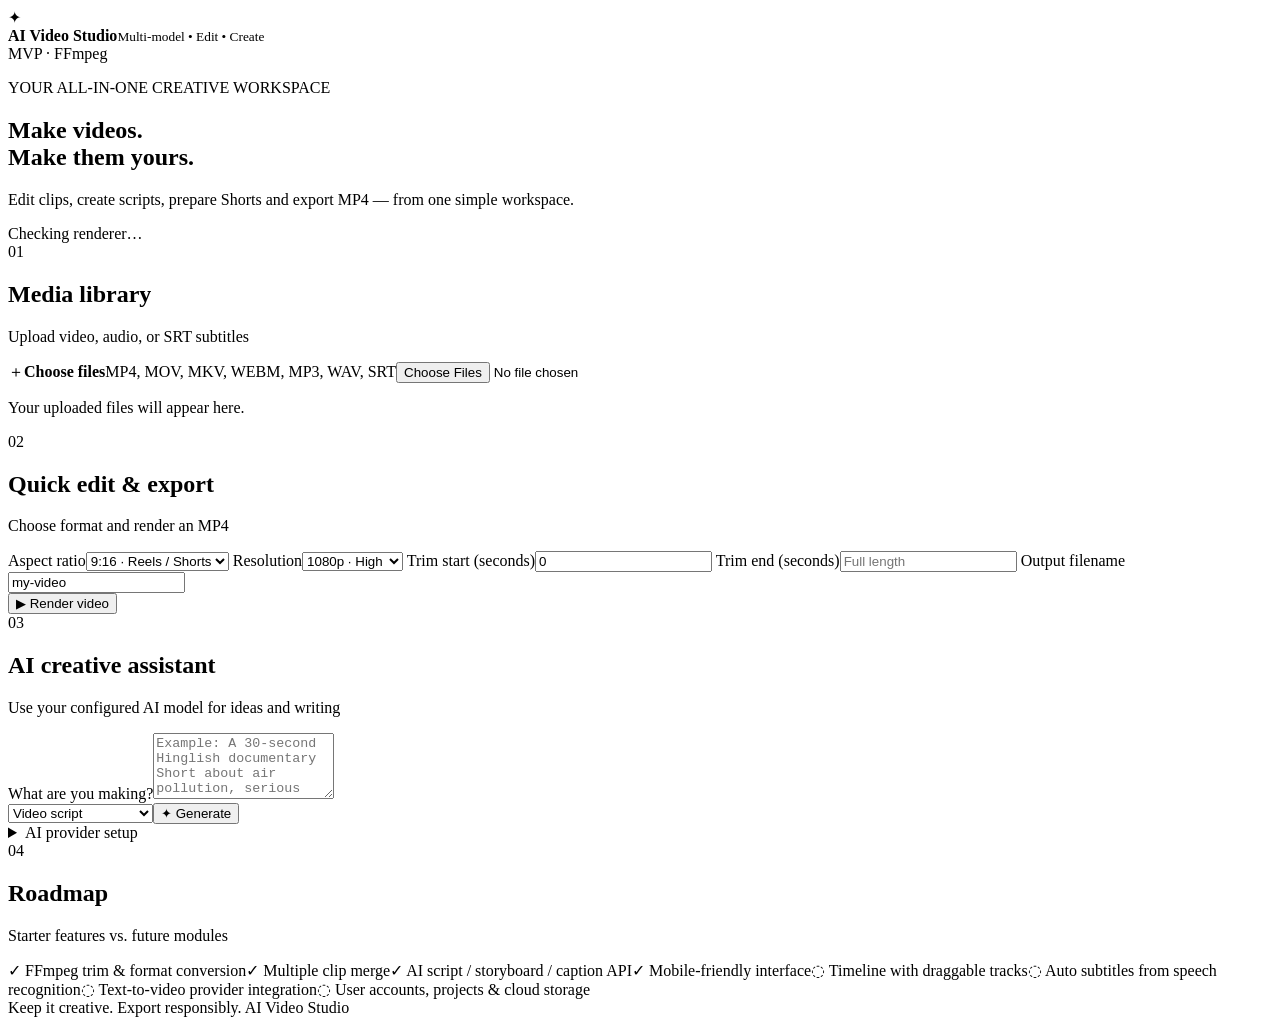
==== static/index.html @ 52e99293 "Add static/index.html" ====
<!doctype html>
<html lang="en">
<head>
<meta charset="utf-8"><meta name="viewport" content="width=device-width,initial-scale=1">
<title>Claude AI Free Video Studio</title>
<link rel="stylesheet" href="/static/style.css">
</head>
<body>
<header><div class="brand"><span class="logo">✦</span><div><b>AI Video Studio</b><small>Multi-model • Edit • Create</small></div></div><span class="badge">MVP · FFmpeg</span></header>
<main>
<section class="hero"><p class="eyebrow">YOUR ALL-IN-ONE CREATIVE WORKSPACE</p><h1>Make videos.<br><span>Make them yours.</span></h1><p class="sub">Edit clips, create scripts, prepare Shorts and export MP4 — from one simple workspace.</p></section>
<div id="status" class="status">Checking renderer…</div>
<div class="grid">
<section class="panel"><div class="panelhead"><span class="num">01</span><div><h2>Media library</h2><p>Upload video, audio, or SRT subtitles</p></div></div>
<label class="drop" for="files"><span class="dropicon">＋</span><b>Choose files</b><span>MP4, MOV, MKV, WEBM, MP3, WAV, SRT</span><input id="files" type="file" multiple accept="video/*,audio/*,.srt"></label>
<div id="mediaList" class="media-list"><p class="muted">Your uploaded files will appear here.</p></div>
</section>
<section class="panel"><div class="panelhead"><span class="num">02</span><div><h2>Quick edit & export</h2><p>Choose format and render an MP4</p></div></div>
<div class="formgrid"><label>Aspect ratio<select id="aspect"><option value="9:16">9:16 · Reels / Shorts</option><option value="16:9">16:9 · YouTube</option><option value="1:1">1:1 · Square</option></select></label>
<label>Resolution<select id="resolution"><option value="1080">1080p · High</option><option value="720">720p · Faster</option></select></label>
<label>Trim start (seconds)<input id="start" type="number" min="0" value="0" step="0.1"></label>
<label>Trim end (seconds)<input id="end" type="number" min="0" placeholder="Full length" step="0.1"></label>
<label class="wide">Output filename<input id="outputName" value="my-video" maxlength="70"></label></div>
<button id="render" class="primary">▶ Render video</button><div id="renderStatus" class="result"></div>
</section>
<section class="panel ai-panel"><div class="panelhead"><span class="num">03</span><div><h2>AI creative assistant</h2><p>Use your configured AI model for ideas and writing</p></div></div>
<label>What are you making?<textarea id="prompt" rows="4" placeholder="Example: A 30-second Hinglish documentary Short about air pollution, serious tone, strong hook…"></textarea></label>
<div class="airow"><select id="aiMode"><option value="script">Video script</option><option value="storyboard">Scene storyboard</option><option value="caption">Captions & hashtags</option></select><button id="generate" class="secondary">✦ Generate</button></div>
<div id="aiResult" class="airesult" hidden><textarea id="aiText" rows="10" readonly></textarea><button id="copy" class="secondary">Copy result</button></div>
<details><summary>AI provider setup</summary><p>On the server, set <code>AI_BASE_URL</code>, <code>AI_API_KEY</code>, and <code>AI_MODEL</code> in your environment. Restart the app. Never put secret API keys in browser JavaScript.</p></details>
</section>
<section class="panel"><div class="panelhead"><span class="num">04</span><div><h2>Roadmap</h2><p>Starter features vs. future modules</p></div></div>
<div class="featurelist"><span>✓ FFmpeg trim & format conversion</span><span>✓ Multiple clip merge</span><span>✓ AI script / storyboard / caption API</span><span>✓ Mobile-friendly interface</span><span>◌ Timeline with draggable tracks</span><span>◌ Auto subtitles from speech recognition</span><span>◌ Text-to-video provider integration</span><span>◌ User accounts, projects & cloud storage</span></div>
</section>
</div>
<footer>Keep it creative. Export responsibly. <span>AI Video Studio</span></footer>
</main><script src="/static/app.js"></script>
</body></html>
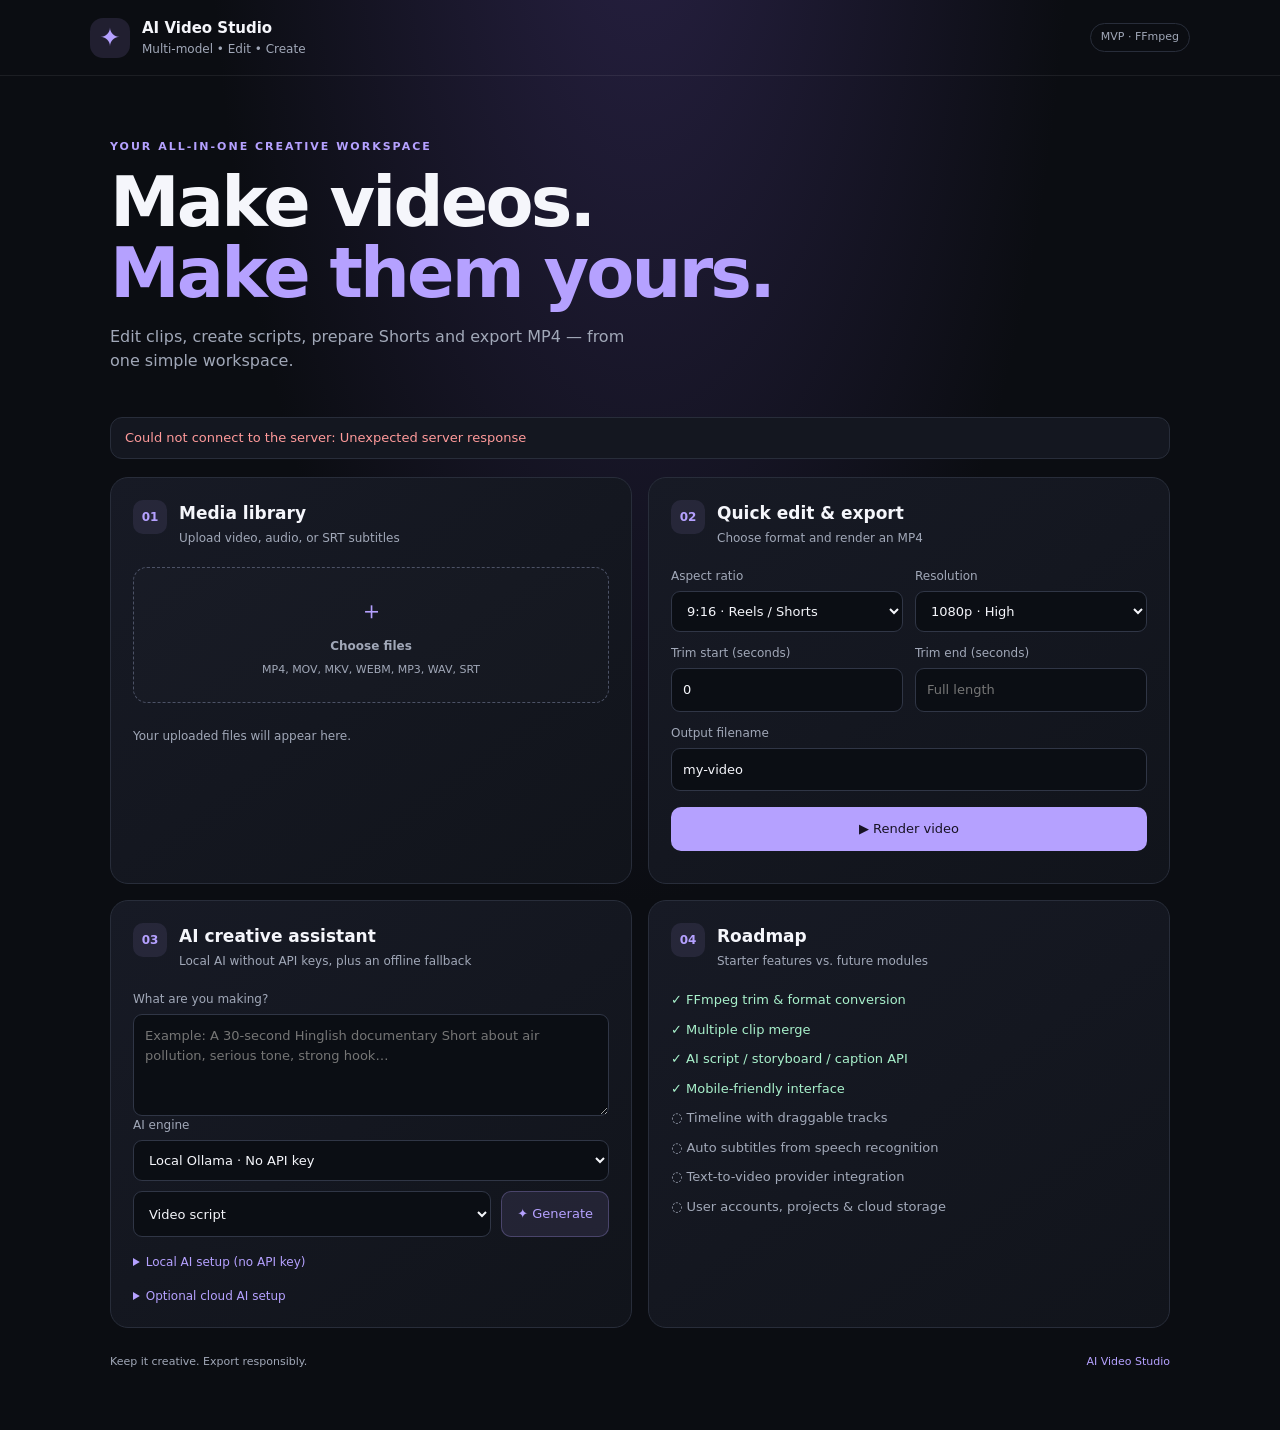
==== commit de08e3a0: "Add local Ollama and offline AI engine choices to UI" ====
--- a/static/index.html
+++ b/static/index.html
@@ -23,11 +23,11 @@
 <label class="wide">Output filename<input id="outputName" value="my-video" maxlength="70"></label></div>
 <button id="render" class="primary">▶ Render video</button><div id="renderStatus" class="result"></div>
 </section>
-<section class="panel ai-panel"><div class="panelhead"><span class="num">03</span><div><h2>AI creative assistant</h2><p>Use your configured AI model for ideas and writing</p></div></div>
+<section class="panel ai-panel"><div class="panelhead"><span class="num">03</span><div><h2>AI creative assistant</h2><p>Local AI without API keys, plus an offline fallback</p></div></div>
 <label>What are you making?<textarea id="prompt" rows="4" placeholder="Example: A 30-second Hinglish documentary Short about air pollution, serious tone, strong hook…"></textarea></label>
-<div class="airow"><select id="aiMode"><option value="script">Video script</option><option value="storyboard">Scene storyboard</option><option value="caption">Captions & hashtags</option></select><button id="generate" class="secondary">✦ Generate</button></div>
+<label>AI engine<select id="aiProvider"><option value="local">Local Ollama · No API key</option><option value="offline">Offline template · No install</option><option value="cloud">Cloud API · Optional</option></select></label><div class="airow"><select id="aiMode"><option value="script">Video script</option><option value="storyboard">Scene storyboard</option><option value="caption">Captions & hashtags</option></select><button id="generate" class="secondary">✦ Generate</button></div>
 <div id="aiResult" class="airesult" hidden><textarea id="aiText" rows="10" readonly></textarea><button id="copy" class="secondary">Copy result</button></div>
-<details><summary>AI provider setup</summary><p>On the server, set <code>AI_BASE_URL</code>, <code>AI_API_KEY</code>, and <code>AI_MODEL</code> in your environment. Restart the app. Never put secret API keys in browser JavaScript.</p></details>
+<details><summary>Local AI setup (no API key)</summary><p>Install <a href="https://ollama.com" target="_blank" rel="noopener">Ollama</a> on the same computer that runs this Python backend, then run <code>ollama pull qwen2.5:3b</code>. Set optional server variables <code>OLLAMA_BASE_URL</code> and <code>OLLAMA_MODEL</code>. Local models need RAM/disk and can be slow on CPU.</p><p><b>Important:</b> on shared hosting, localhost is the hosting server, not your phone or PC. For local Ollama, run the app backend on your own computer. Offline Template works without a model but is template-based, not a real LLM.</p></details><details><summary>Optional cloud AI setup</summary><p>Set <code>AI_BASE_URL</code>, <code>AI_API_KEY</code>, and <code>AI_MODEL</code> in the server environment. Never place secret keys in browser JavaScript.</p></details>
 </section>
 <section class="panel"><div class="panelhead"><span class="num">04</span><div><h2>Roadmap</h2><p>Starter features vs. future modules</p></div></div>
 <div class="featurelist"><span>✓ FFmpeg trim & format conversion</span><span>✓ Multiple clip merge</span><span>✓ AI script / storyboard / caption API</span><span>✓ Mobile-friendly interface</span><span>◌ Timeline with draggable tracks</span><span>◌ Auto subtitles from speech recognition</span><span>◌ Text-to-video provider integration</span><span>◌ User accounts, projects & cloud storage</span></div>
--- a/static/style.css
+++ b/static/style.css
@@ -0,0 +1 @@
+:root{color-scheme:dark;--bg:#0b0d12;--panel:#141720;--line:#282d3a;--text:#f5f6fb;--muted:#a1a8b8;--purple:#b5a1ff;--green:#a8f0cb}*{box-sizing:border-box}body{margin:0;background:radial-gradient(ellipse at 50% -15%,#282144 0,transparent 48%),var(--bg);color:var(--text);font:15px/1.5 Inter,ui-sans-serif,system-ui,-apple-system,sans-serif}header{height:76px;padding:0 max(20px,calc((100% - 1100px)/2));border-bottom:1px solid #ffffff12;display:flex;align-items:center;justify-content:space-between}.brand{display:flex;gap:12px;align-items:center}.brand b{display:block;font-size:15px}.brand small{display:block;color:var(--muted);font-size:12px}.logo{display:grid;place-items:center;width:40px;height:40px;border-radius:13px;background:#b5a1ff20;color:var(--purple);font-size:25px}.badge{border:1px solid var(--line);border-radius:999px;padding:5px 10px;color:var(--muted);font-size:11px}main{max-width:1100px;margin:auto;padding:34px 20px 60px}.hero{padding:18px 0 28px;max-width:680px}.eyebrow{font-size:11px;font-weight:800;letter-spacing:2px;color:var(--purple)}h1{font-size:clamp(40px,7vw,70px);line-height:1.02;letter-spacing:-2.8px;margin:10px 0 16px}h1 span{color:var(--purple)}.sub{color:var(--muted);font-size:16px;max-width:540px}.status{padding:10px 14px;background:#141720;border:1px solid var(--line);border-radius:12px;margin:0 0 18px;color:var(--muted);font-size:13px}.grid{display:grid;grid-template-columns:1fr 1fr;gap:16px}.panel{background:linear-gradient(145deg,#171a25,#11141b);border:1px solid var(--line);border-radius:18px;padding:22px;min-width:0}.panelhead{display:flex;gap:12px;margin-bottom:20px}.num{display:grid;place-items:center;flex-shrink:0;width:34px;height:34px;border-radius:10px;background:#b5a1ff19;color:var(--purple);font-size:12px;font-weight:800}.panel h2{font-size:17px;margin:1px 0 3px}.panelhead p{margin:0;color:var(--muted);font-size:12px}.drop{display:flex;flex-direction:column;align-items:center;gap:7px;padding:24px 12px;border:1px dashed #4c5266;border-radius:14px;background:#ffffff03;cursor:pointer;text-align:center}.drop:hover{border-color:var(--purple)}.dropicon{font-size:25px;color:var(--purple)}.drop span:last-of-type{font-size:11px;color:var(--muted)}input[type=file]{display:none}.media-list{margin-top:12px;display:grid;gap:8px}.media-item{display:flex;justify-content:space-between;gap:8px;padding:10px;border:1px solid var(--line);border-radius:10px;font-size:12px;overflow-wrap:anywhere}.media-item small{color:var(--muted)}.muted{color:var(--muted);font-size:12px}.formgrid{display:grid;grid-template-columns:1fr 1fr;gap:12px}label{display:block;font-size:12px;color:var(--muted)}input:not([type=file]),select,textarea{display:block;width:100%;margin-top:6px;background:#0b0e14;border:1px solid #303646;border-radius:9px;padding:11px;color:var(--text);font:inherit;font-size:13px;outline:none}input:focus,select:focus,textarea:focus{border-color:var(--purple)}.wide{grid-column:1/-1}button{border:0;border-radius:10px;padding:12px 15px;font-weight:750;cursor:pointer;font:inherit;font-size:13px}.primary{width:100%;margin-top:16px;background:var(--purple);color:#171224}.primary:disabled,button:disabled{opacity:.5;cursor:wait}.secondary{background:#b5a1ff1b;color:var(--purple);border:1px solid #b5a1ff44}.result{font-size:12px;color:var(--green);overflow-wrap:anywhere;margin-top:10px}.ai-panel textarea{resize:vertical}.airow{display:flex;gap:10px;margin-top:10px}.airow select{margin:0;flex:1}.airesult{margin-top:12px}.airesult button{margin-top:8px}details{margin-top:16px;color:var(--muted);font-size:12px}summary{cursor:pointer;color:var(--purple)}code{color:var(--green)}.featurelist{display:grid;gap:10px;font-size:13px}.featurelist span:nth-child(-n+4){color:var(--green)}.featurelist span:nth-child(n+5){color:var(--muted)}footer{display:flex;justify-content:space-between;padding-top:26px;color:var(--muted);font-size:11px}footer span{color:var(--purple)}@media(max-width:720px){main{padding:25px 14px 40px}.grid{grid-template-columns:1fr}.panel{padding:18px}h1{letter-spacing:-1.8px}.badge{font-size:10px}.hero{padding-top:10px}}
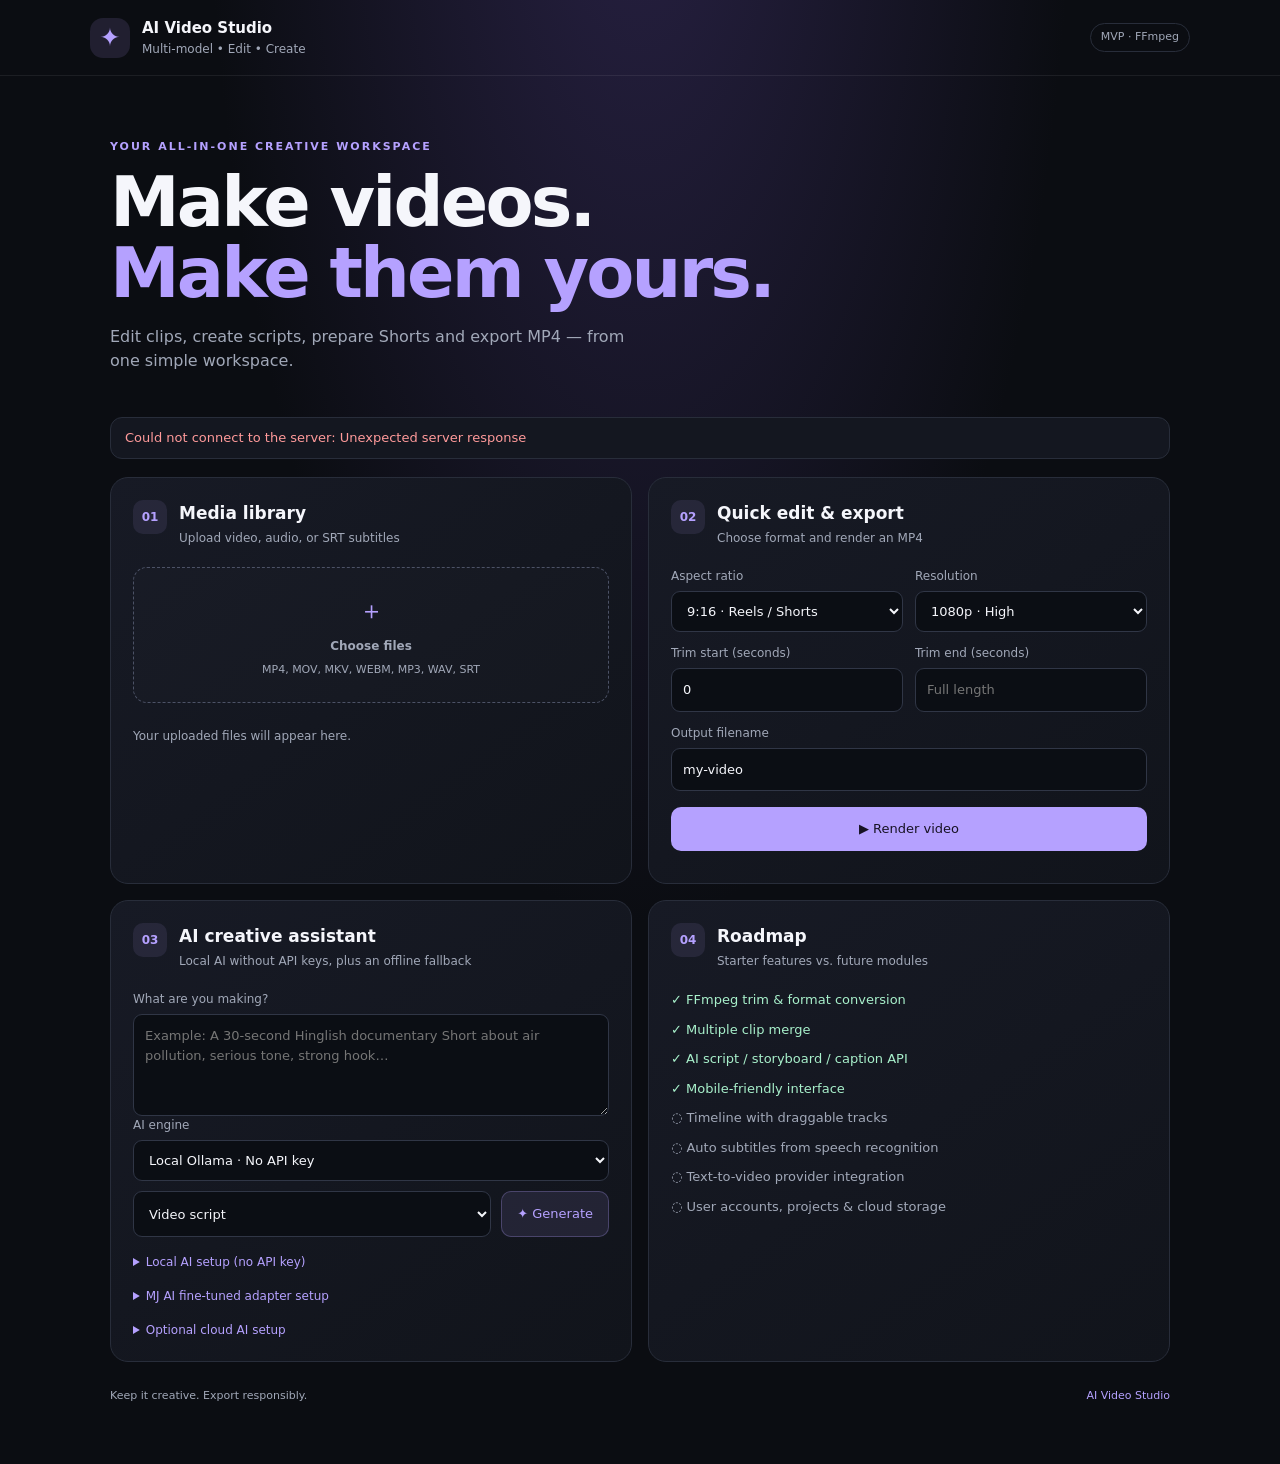
==== commit 946fc505: "Add MJ AI adapter option and setup instructions" ====
--- a/static/index.html
+++ b/static/index.html
@@ -25,9 +25,9 @@
 </section>
 <section class="panel ai-panel"><div class="panelhead"><span class="num">03</span><div><h2>AI creative assistant</h2><p>Local AI without API keys, plus an offline fallback</p></div></div>
 <label>What are you making?<textarea id="prompt" rows="4" placeholder="Example: A 30-second Hinglish documentary Short about air pollution, serious tone, strong hook…"></textarea></label>
-<label>AI engine<select id="aiProvider"><option value="local">Local Ollama · No API key</option><option value="offline">Offline template · No install</option><option value="cloud">Cloud API · Optional</option></select></label><div class="airow"><select id="aiMode"><option value="script">Video script</option><option value="storyboard">Scene storyboard</option><option value="caption">Captions & hashtags</option></select><button id="generate" class="secondary">✦ Generate</button></div>
+<label>AI engine<select id="aiProvider"><option value="local">Local Ollama · No API key</option><option value="adapter">MJ AI Fine-tuned Adapter</option><option value="offline">Offline template · No install</option><option value="cloud">Cloud API · Optional</option></select></label><div class="airow"><select id="aiMode"><option value="script">Video script</option><option value="storyboard">Scene storyboard</option><option value="caption">Captions & hashtags</option></select><button id="generate" class="secondary">✦ Generate</button></div>
 <div id="aiResult" class="airesult" hidden><textarea id="aiText" rows="10" readonly></textarea><button id="copy" class="secondary">Copy result</button></div>
-<details><summary>Local AI setup (no API key)</summary><p>Install <a href="https://ollama.com" target="_blank" rel="noopener">Ollama</a> on the same computer that runs this Python backend, then run <code>ollama pull qwen2.5:3b</code>. Set optional server variables <code>OLLAMA_BASE_URL</code> and <code>OLLAMA_MODEL</code>. Local models need RAM/disk and can be slow on CPU.</p><p><b>Important:</b> on shared hosting, localhost is the hosting server, not your phone or PC. For local Ollama, run the app backend on your own computer. Offline Template works without a model but is template-based, not a real LLM.</p></details><details><summary>Optional cloud AI setup</summary><p>Set <code>AI_BASE_URL</code>, <code>AI_API_KEY</code>, and <code>AI_MODEL</code> in the server environment. Never place secret keys in browser JavaScript.</p></details>
+<details><summary>Local AI setup (no API key)</summary><p>Install <a href="https://ollama.com" target="_blank" rel="noopener">Ollama</a> on the same computer that runs this Python backend, then run <code>ollama pull qwen2.5:3b</code>. Set optional server variables <code>OLLAMA_BASE_URL</code> and <code>OLLAMA_MODEL</code>. Local models need RAM/disk and can be slow on CPU.</p><p><b>Important:</b> on shared hosting, localhost is the hosting server, not your phone or PC. For local Ollama, run the app backend on your own computer. Offline Template works without a model but is template-based, not a real LLM.</p></details><details><summary>MJ AI fine-tuned adapter setup</summary><p>Extract your GitHub Actions artifact into <code>models/mj-ai-lora/</code> on the backend host (the folder must contain <code>adapter_config.json</code>). Install <code>training/requirements-inference.txt</code>, then set <code>MJ_AI_ADAPTER_PATH=models/mj-ai-lora</code> and <code>MJ_AI_BASE_MODEL=Qwen/Qwen2.5-0.5B-Instruct</code> in the server environment and restart. The base model downloads separately. This uses RAM/CPU or GPU; the adapter ZIP alone is not a complete model. Check the model licence and test output quality.</p></details><details><summary>Optional cloud AI setup</summary><p>Set <code>AI_BASE_URL</code>, <code>AI_API_KEY</code>, and <code>AI_MODEL</code> in the server environment. Never place secret keys in browser JavaScript.</p></details>
 </section>
 <section class="panel"><div class="panelhead"><span class="num">04</span><div><h2>Roadmap</h2><p>Starter features vs. future modules</p></div></div>
 <div class="featurelist"><span>✓ FFmpeg trim & format conversion</span><span>✓ Multiple clip merge</span><span>✓ AI script / storyboard / caption API</span><span>✓ Mobile-friendly interface</span><span>◌ Timeline with draggable tracks</span><span>◌ Auto subtitles from speech recognition</span><span>◌ Text-to-video provider integration</span><span>◌ User accounts, projects & cloud storage</span></div>
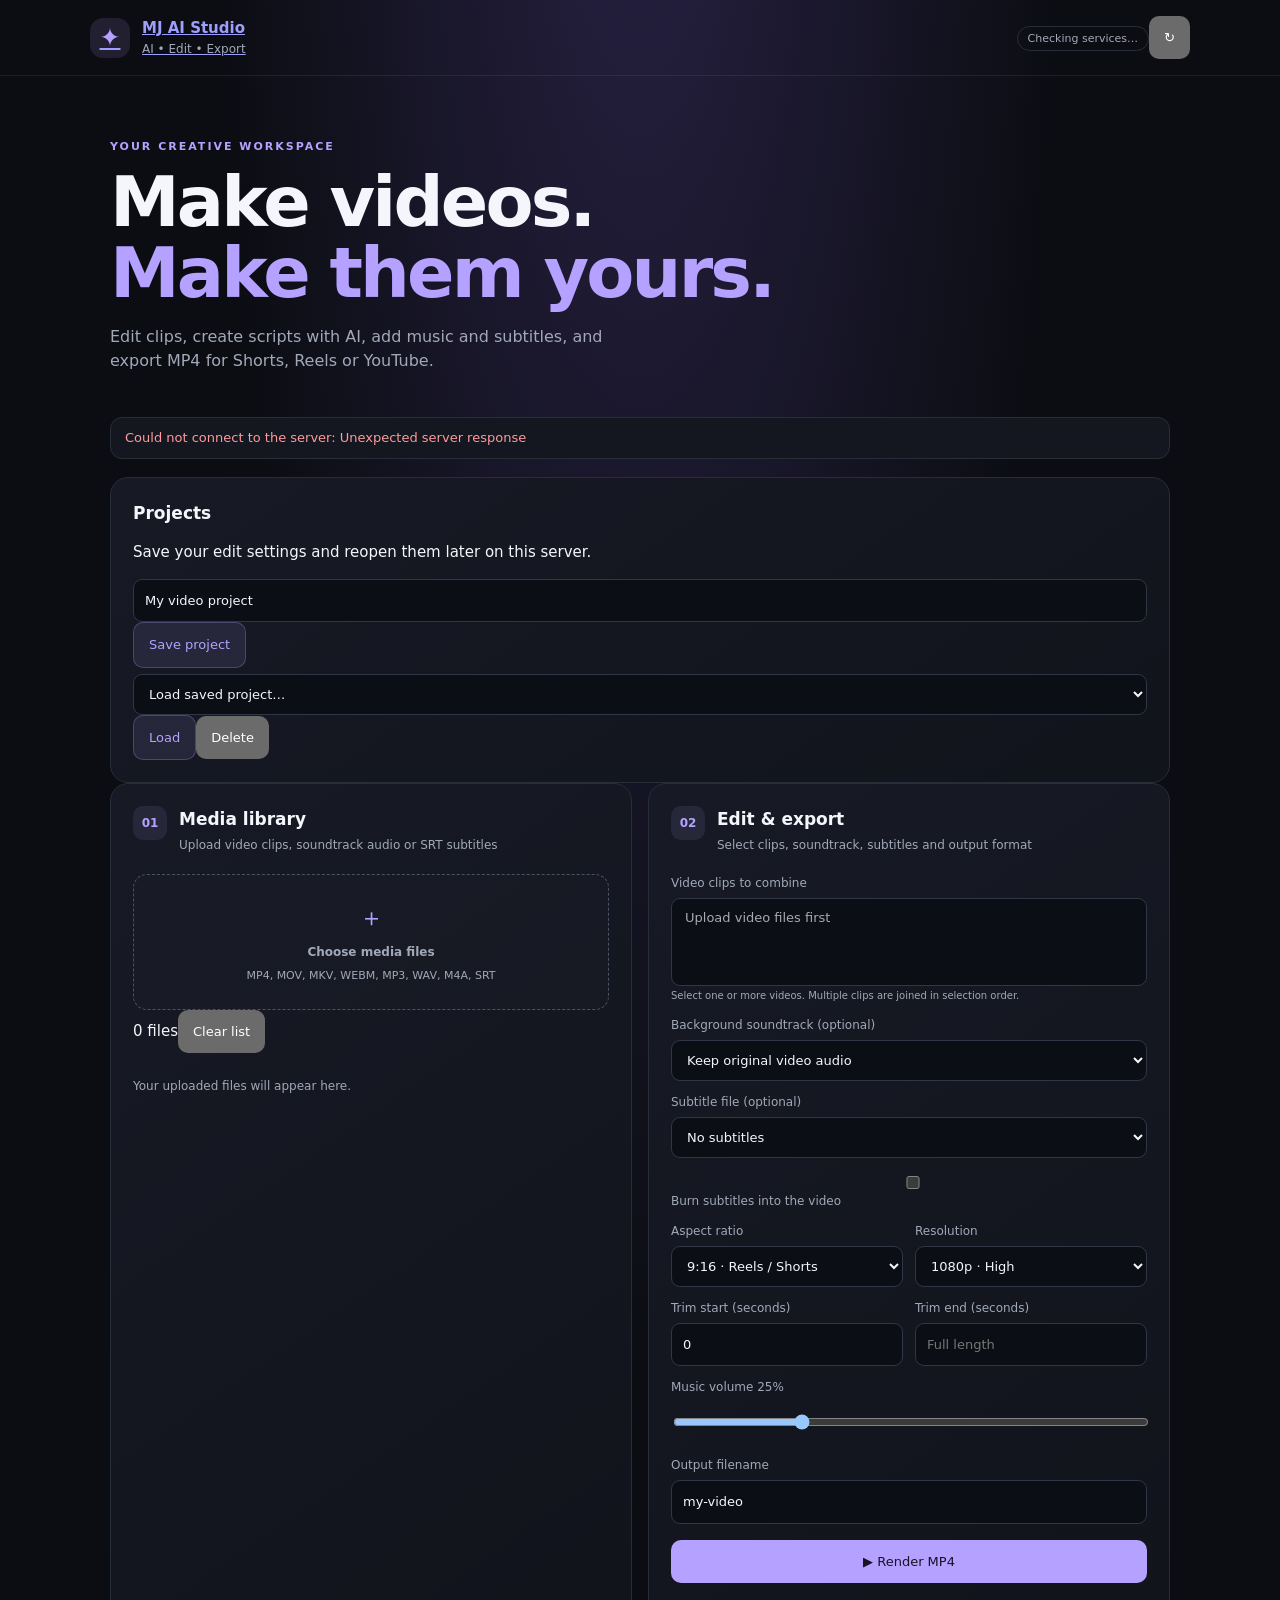
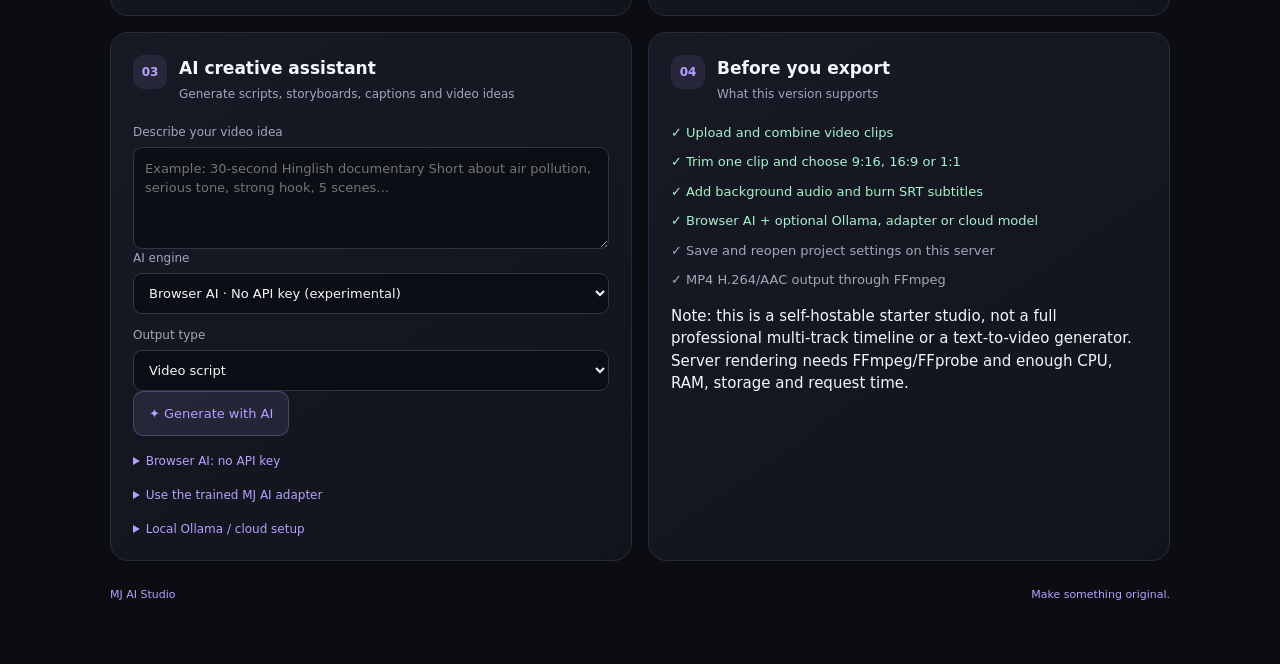
==== commit 3ca946dc: "Rebuild frontend with project manager, media selectors, audio/subtitles and browser AI" ====
--- a/static/index.html
+++ b/static/index.html
@@ -2,37 +2,55 @@
 <html lang="en">
 <head>
 <meta charset="utf-8"><meta name="viewport" content="width=device-width,initial-scale=1">
-<title>Claude AI Free Video Studio</title>
+<meta name="theme-color" content="#0b0d12">
+<title>MJ AI Video Studio</title>
 <link rel="stylesheet" href="/static/style.css">
 </head>
 <body>
-<header><div class="brand"><span class="logo">✦</span><div><b>AI Video Studio</b><small>Multi-model • Edit • Create</small></div></div><span class="badge">MVP · FFmpeg</span></header>
+<header><a class="brand" href="/" aria-label="MJ AI Studio home"><span class="logo">✦</span><span><b>MJ AI Studio</b><small>AI • Edit • Export</small></span></a><div class="header-actions"><span id="engineBadge" class="badge">Checking services…</span><button id="refreshStatus" class="icon-button" title="Refresh service status" aria-label="Refresh service status">↻</button></div></header>
 <main>
-<section class="hero"><p class="eyebrow">YOUR ALL-IN-ONE CREATIVE WORKSPACE</p><h1>Make videos.<br><span>Make them yours.</span></h1><p class="sub">Edit clips, create scripts, prepare Shorts and export MP4 — from one simple workspace.</p></section>
-<div id="status" class="status">Checking renderer…</div>
+<section class="hero"><p class="eyebrow">YOUR CREATIVE WORKSPACE</p><h1>Make videos.<br><span>Make them yours.</span></h1><p class="sub">Edit clips, create scripts with AI, add music and subtitles, and export MP4 for Shorts, Reels or YouTube.</p></section>
+<div id="status" class="status" role="status">Checking backend…</div>
+<section class="panel projectbar"><div><h2>Projects</h2><p>Save your edit settings and reopen them later on this server.</p></div><div class="project-controls"><input id="projectName" aria-label="Project name" value="My video project" maxlength="100"><button id="saveProject" class="secondary">Save project</button><select id="projectSelect" aria-label="Saved projects"><option value="">Load saved project…</option></select><button id="loadProject" class="secondary">Load</button><button id="deleteProject" class="danger">Delete</button></div></section>
 <div class="grid">
-<section class="panel"><div class="panelhead"><span class="num">01</span><div><h2>Media library</h2><p>Upload video, audio, or SRT subtitles</p></div></div>
-<label class="drop" for="files"><span class="dropicon">＋</span><b>Choose files</b><span>MP4, MOV, MKV, WEBM, MP3, WAV, SRT</span><input id="files" type="file" multiple accept="video/*,audio/*,.srt"></label>
+<section class="panel"><div class="panelhead"><span class="num">01</span><div><h2>Media library</h2><p>Upload video clips, soundtrack audio or SRT subtitles</p></div></div>
+<label class="drop" for="files"><span class="dropicon">＋</span><b>Choose media files</b><span>MP4, MOV, MKV, WEBM, MP3, WAV, M4A, SRT</span><input id="files" type="file" multiple accept="video/*,audio/*,.srt"></label>
+<div class="media-toolbar"><span id="mediaCount">0 files</span><button id="clearMedia" class="text-button">Clear list</button></div>
 <div id="mediaList" class="media-list"><p class="muted">Your uploaded files will appear here.</p></div>
 </section>
-<section class="panel"><div class="panelhead"><span class="num">02</span><div><h2>Quick edit & export</h2><p>Choose format and render an MP4</p></div></div>
-<div class="formgrid"><label>Aspect ratio<select id="aspect"><option value="9:16">9:16 · Reels / Shorts</option><option value="16:9">16:9 · YouTube</option><option value="1:1">1:1 · Square</option></select></label>
+<section class="panel"><div class="panelhead"><span class="num">02</span><div><h2>Edit & export</h2><p>Select clips, soundtrack, subtitles and output format</p></div></div>
+<div class="formgrid">
+<label class="wide">Video clips to combine<select id="clipSelect" multiple size="4" aria-label="Video clips to combine"><option disabled>Upload video files first</option></select><small class="hint">Select one or more videos. Multiple clips are joined in selection order.</small></label>
+<label class="wide">Background soundtrack (optional)<select id="audioSelect"><option value="">Keep original video audio</option></select></label>
+<label class="wide">Subtitle file (optional)<select id="subtitleSelect"><option value="">No subtitles</option></select></label>
+<label class="check wide"><input id="burnSubtitles" type="checkbox"> Burn subtitles into the video</label>
+<label>Aspect ratio<select id="aspect"><option value="9:16">9:16 · Reels / Shorts</option><option value="16:9">16:9 · YouTube</option><option value="1:1">1:1 · Square</option></select></label>
 <label>Resolution<select id="resolution"><option value="1080">1080p · High</option><option value="720">720p · Faster</option></select></label>
 <label>Trim start (seconds)<input id="start" type="number" min="0" value="0" step="0.1"></label>
 <label>Trim end (seconds)<input id="end" type="number" min="0" placeholder="Full length" step="0.1"></label>
-<label class="wide">Output filename<input id="outputName" value="my-video" maxlength="70"></label></div>
-<button id="render" class="primary">▶ Render video</button><div id="renderStatus" class="result"></div>
+<label class="wide">Music volume <span id="volumeLabel">25%</span><input id="musicVolume" type="range" min="0" max="100" value="25"></label>
+<label class="wide">Output filename<input id="outputName" value="my-video" maxlength="70"></label>
+</div>
+<button id="render" class="primary">▶ Render MP4</button><div id="renderStatus" class="result" role="status"></div>
 </section>
-<section class="panel ai-panel"><div class="panelhead"><span class="num">03</span><div><h2>AI creative assistant</h2><p>Local AI without API keys, plus an offline fallback</p></div></div>
-<label>What are you making?<textarea id="prompt" rows="4" placeholder="Example: A 30-second Hinglish documentary Short about air pollution, serious tone, strong hook…"></textarea></label>
-<label>AI engine<select id="aiProvider"><option value="local">Local Ollama · No API key</option><option value="adapter">MJ AI Fine-tuned Adapter</option><option value="offline">Offline template · No install</option><option value="cloud">Cloud API · Optional</option></select></label><div class="airow"><select id="aiMode"><option value="script">Video script</option><option value="storyboard">Scene storyboard</option><option value="caption">Captions & hashtags</option></select><button id="generate" class="secondary">✦ Generate</button></div>
-<div id="aiResult" class="airesult" hidden><textarea id="aiText" rows="10" readonly></textarea><button id="copy" class="secondary">Copy result</button></div>
-<details><summary>Local AI setup (no API key)</summary><p>Install <a href="https://ollama.com" target="_blank" rel="noopener">Ollama</a> on the same computer that runs this Python backend, then run <code>ollama pull qwen2.5:3b</code>. Set optional server variables <code>OLLAMA_BASE_URL</code> and <code>OLLAMA_MODEL</code>. Local models need RAM/disk and can be slow on CPU.</p><p><b>Important:</b> on shared hosting, localhost is the hosting server, not your phone or PC. For local Ollama, run the app backend on your own computer. Offline Template works without a model but is template-based, not a real LLM.</p></details><details><summary>MJ AI fine-tuned adapter setup</summary><p>Extract your GitHub Actions artifact into <code>models/mj-ai-lora/</code> on the backend host (the folder must contain <code>adapter_config.json</code>). Install <code>training/requirements-inference.txt</code>, then set <code>MJ_AI_ADAPTER_PATH=models/mj-ai-lora</code> and <code>MJ_AI_BASE_MODEL=Qwen/Qwen2.5-0.5B-Instruct</code> in the server environment and restart. The base model downloads separately. This uses RAM/CPU or GPU; the adapter ZIP alone is not a complete model. Check the model licence and test output quality.</p></details><details><summary>Optional cloud AI setup</summary><p>Set <code>AI_BASE_URL</code>, <code>AI_API_KEY</code>, and <code>AI_MODEL</code> in the server environment. Never place secret keys in browser JavaScript.</p></details>
+<section class="panel ai-panel"><div class="panelhead"><span class="num">03</span><div><h2>AI creative assistant</h2><p>Generate scripts, storyboards, captions and video ideas</p></div></div>
+<label>Describe your video idea<textarea id="prompt" rows="4" maxlength="12000" placeholder="Example: 30-second Hinglish documentary Short about air pollution, serious tone, strong hook, 5 scenes…"></textarea></label>
+<div class="formgrid">
+<label class="wide">AI engine<select id="aiProvider"><option value="browser">Browser AI · No API key (experimental)</option><option value="adapter">MJ AI Fine-tuned Adapter · Server</option><option value="local">Local Ollama · Server</option><option value="offline">Offline template · No model</option><option value="cloud">Cloud AI · Optional</option></select></label>
+<label class="wide">Output type<select id="aiMode"><option value="script">Video script</option><option value="storyboard">Scene storyboard</option><option value="caption">Captions & hashtags</option></select></label>
+</div>
+<button id="generate" class="secondary full-button">✦ Generate with AI</button><div id="aiProgress" class="progress" hidden></div>
+<div id="aiResult" class="airesult" hidden><textarea id="aiText" rows="12" readonly aria-label="AI result"></textarea><div class="button-row"><button id="copy" class="secondary">Copy result</button><button id="useScript" class="secondary">Use as edit notes</button></div></div>
+<details><summary>Browser AI: no API key</summary><p>Loads a small Qwen 0.5B model into this browser from Hugging Face on first use. Model files can be hundreds of MB and use your phone's RAM/storage. Requires internet for the first download; browser/WebGPU support and performance vary by device. Prompt inference runs on your device after model download. This browser mode does not load your separately trained LoRA adapter.</p></details>
+<details><summary>Use the trained MJ AI adapter</summary><p>Extract the GitHub Actions adapter into <code>models/mj-ai-lora/</code> on the backend host, install <code>training/requirements-inference.txt</code>, and set <code>MJ_AI_ADAPTER_PATH=models/mj-ai-lora</code> and <code>MJ_AI_BASE_MODEL=Qwen/Qwen2.5-0.5B-Instruct</code> in the server environment. The base model downloads separately. Adapter inference may be too heavy for shared hosting.</p></details>
+<details><summary>Local Ollama / cloud setup</summary><p>Ollama runs on the machine hosting the backend, not automatically on your phone. Set <code>OLLAMA_BASE_URL</code> and <code>OLLAMA_MODEL</code> server-side. For cloud AI, set <code>AI_BASE_URL</code>, <code>AI_API_KEY</code> and <code>AI_MODEL</code> on the backend. Never put secret API keys in frontend code.</p></details>
 </section>
-<section class="panel"><div class="panelhead"><span class="num">04</span><div><h2>Roadmap</h2><p>Starter features vs. future modules</p></div></div>
-<div class="featurelist"><span>✓ FFmpeg trim & format conversion</span><span>✓ Multiple clip merge</span><span>✓ AI script / storyboard / caption API</span><span>✓ Mobile-friendly interface</span><span>◌ Timeline with draggable tracks</span><span>◌ Auto subtitles from speech recognition</span><span>◌ Text-to-video provider integration</span><span>◌ User accounts, projects & cloud storage</span></div>
+<section class="panel"><div class="panelhead"><span class="num">04</span><div><h2>Before you export</h2><p>What this version supports</p></div></div>
+<div class="featurelist"><span>✓ Upload and combine video clips</span><span>✓ Trim one clip and choose 9:16, 16:9 or 1:1</span><span>✓ Add background audio and burn SRT subtitles</span><span>✓ Browser AI + optional Ollama, adapter or cloud model</span><span>✓ Save and reopen project settings on this server</span><span>✓ MP4 H.264/AAC output through FFmpeg</span></div>
+<p class="hint">Note: this is a self-hostable starter studio, not a full professional multi-track timeline or a text-to-video generator. Server rendering needs FFmpeg/FFprobe and enough CPU, RAM, storage and request time.</p>
 </section>
 </div>
-<footer>Keep it creative. Export responsibly. <span>AI Video Studio</span></footer>
-</main><script src="/static/app.js"></script>
+<footer><span>MJ AI Studio</span><span>Make something original.</span></footer>
+</main>
+<script src="/static/app.js"></script>
 </body></html>
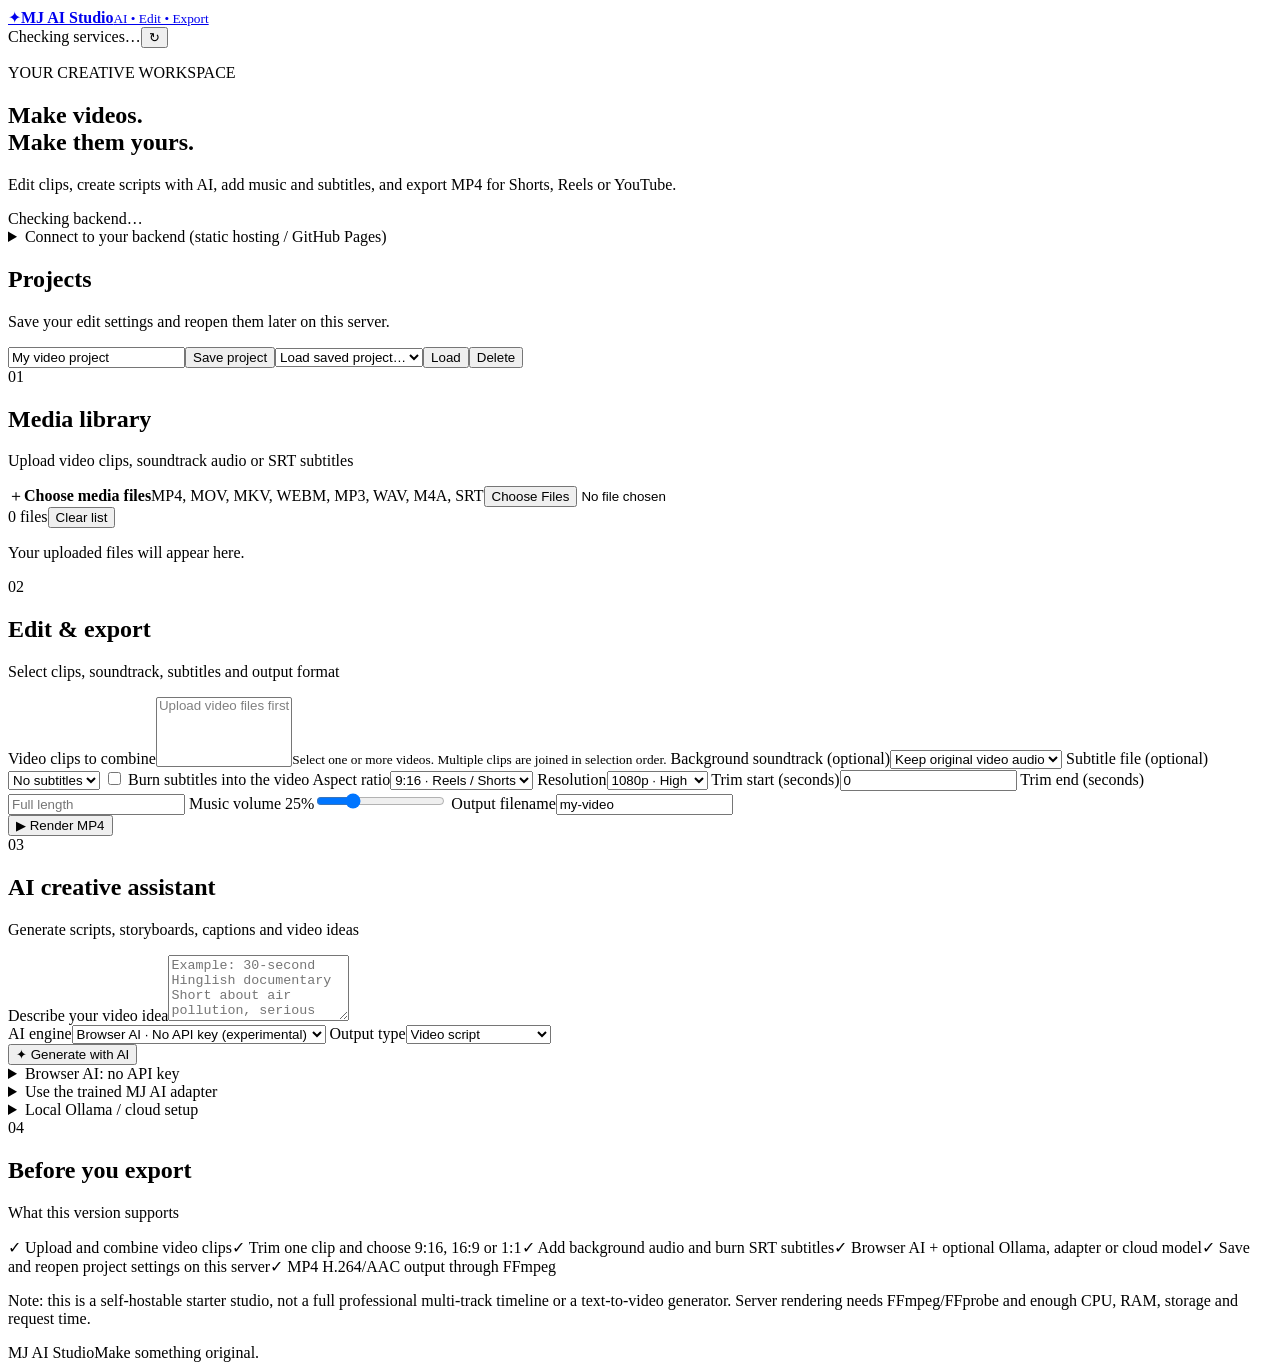
==== commit d04e3d92: "Allow frontend to connect to a separately hosted backend" ====
--- a/static/index.html
+++ b/static/index.html
@@ -4,13 +4,14 @@
 <meta charset="utf-8"><meta name="viewport" content="width=device-width,initial-scale=1">
 <meta name="theme-color" content="#0b0d12">
 <title>MJ AI Video Studio</title>
-<link rel="stylesheet" href="/static/style.css">
+<link rel="stylesheet" href="static/style.css">
 </head>
 <body>
 <header><a class="brand" href="/" aria-label="MJ AI Studio home"><span class="logo">✦</span><span><b>MJ AI Studio</b><small>AI • Edit • Export</small></span></a><div class="header-actions"><span id="engineBadge" class="badge">Checking services…</span><button id="refreshStatus" class="icon-button" title="Refresh service status" aria-label="Refresh service status">↻</button></div></header>
 <main>
 <section class="hero"><p class="eyebrow">YOUR CREATIVE WORKSPACE</p><h1>Make videos.<br><span>Make them yours.</span></h1><p class="sub">Edit clips, create scripts with AI, add music and subtitles, and export MP4 for Shorts, Reels or YouTube.</p></section>
 <div id="status" class="status" role="status">Checking backend…</div>
+<details class="api-settings"><summary>Connect to your backend (static hosting / GitHub Pages)</summary><div class="backend-connect"><label>Backend base URL<input id="apiBaseUrl" type="url" placeholder="https://your-api-domain.example"></label><button id="saveApiBase" class="secondary">Connect</button><button id="clearApiBase" class="danger">Use same-site backend</button></div><p class="hint">Leave blank when the website and API are served from the same host. For GitHub Pages, enter your FastAPI backend URL and configure <code>STUDIO_CORS_ORIGINS</code> on that server.</p></details>
 <section class="panel projectbar"><div><h2>Projects</h2><p>Save your edit settings and reopen them later on this server.</p></div><div class="project-controls"><input id="projectName" aria-label="Project name" value="My video project" maxlength="100"><button id="saveProject" class="secondary">Save project</button><select id="projectSelect" aria-label="Saved projects"><option value="">Load saved project…</option></select><button id="loadProject" class="secondary">Load</button><button id="deleteProject" class="danger">Delete</button></div></section>
 <div class="grid">
 <section class="panel"><div class="panelhead"><span class="num">01</span><div><h2>Media library</h2><p>Upload video clips, soundtrack audio or SRT subtitles</p></div></div>
@@ -52,5 +53,5 @@
 </div>
 <footer><span>MJ AI Studio</span><span>Make something original.</span></footer>
 </main>
-<script src="/static/app.js"></script>
+<script src="static/app.js"></script>
 </body></html>
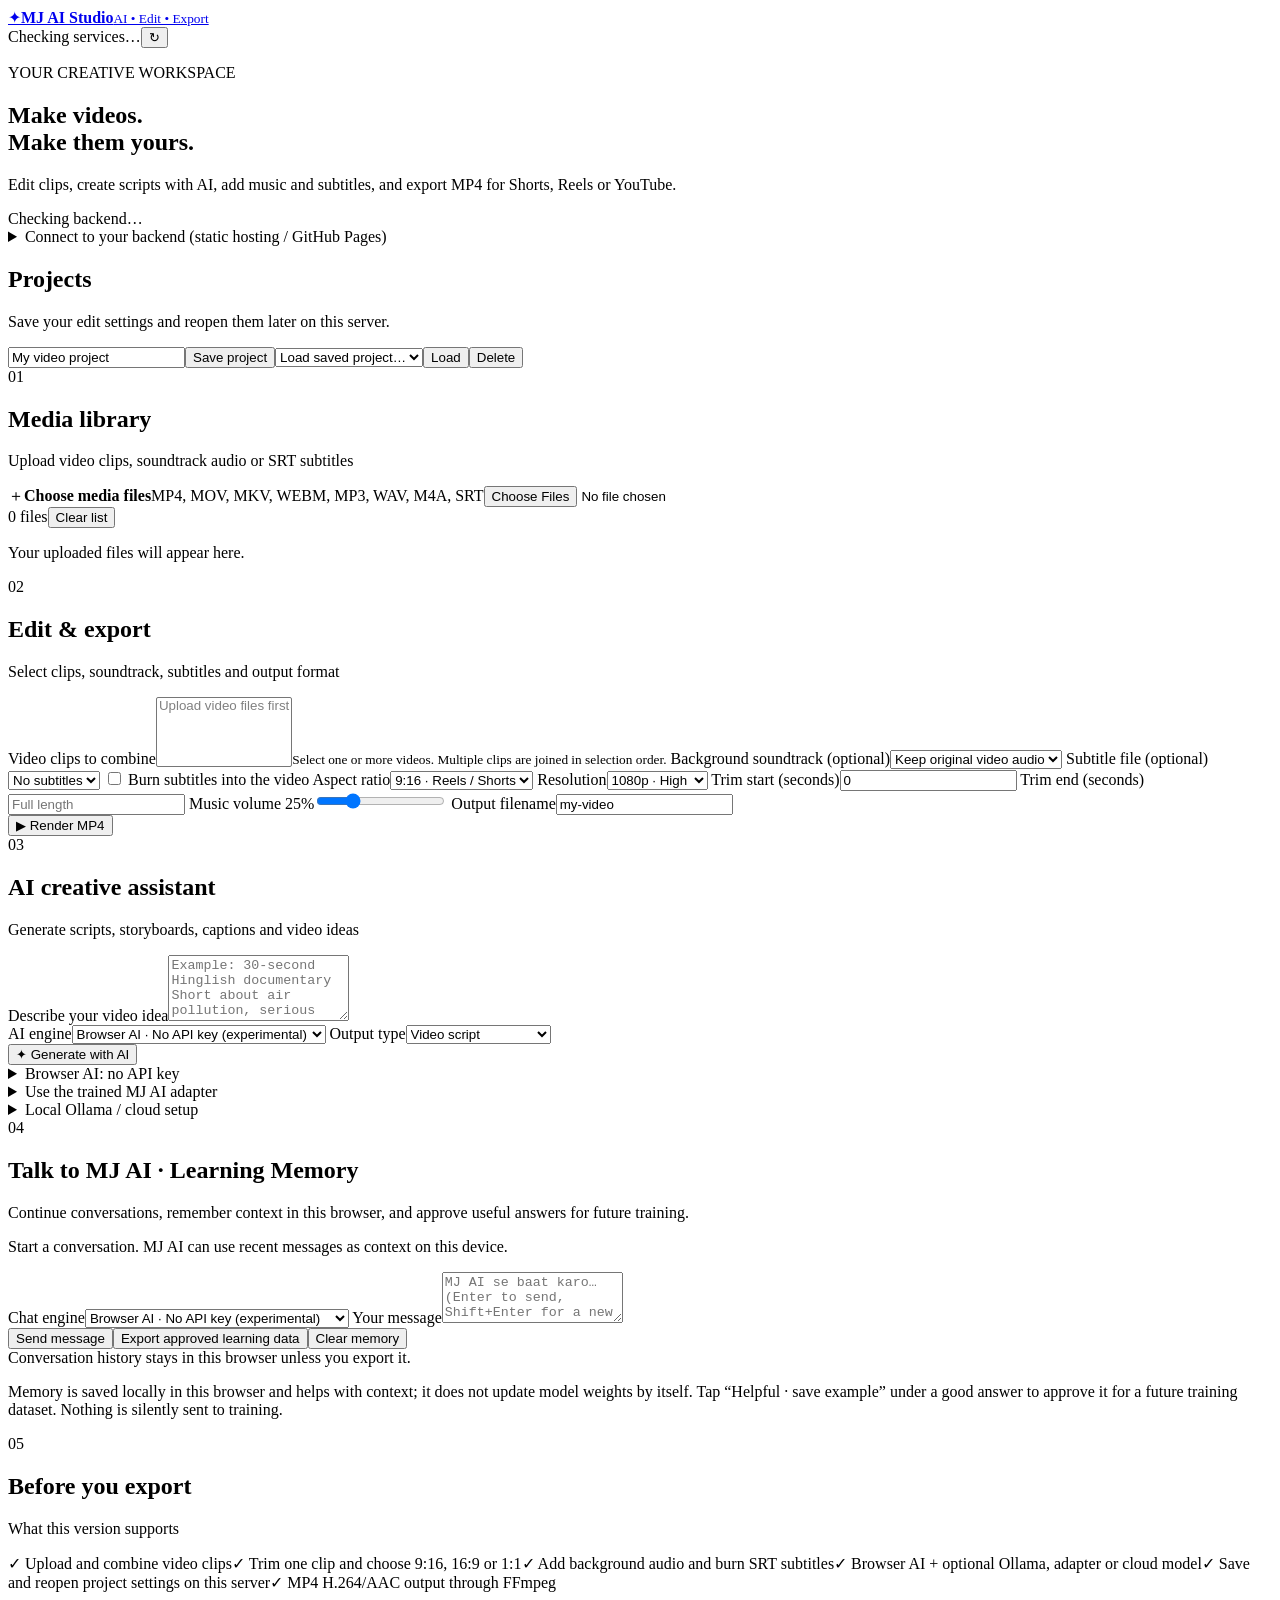
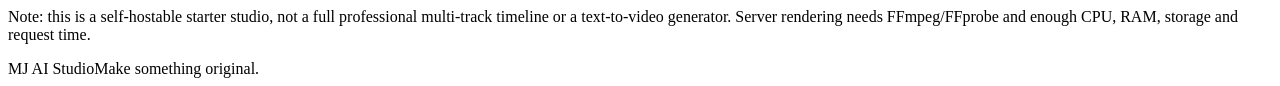
==== commit ca0210d5: "Add MJ AI conversation and learning memory panel" ====
--- a/static/index.html
+++ b/static/index.html
@@ -11,7 +11,7 @@
 <main>
 <section class="hero"><p class="eyebrow">YOUR CREATIVE WORKSPACE</p><h1>Make videos.<br><span>Make them yours.</span></h1><p class="sub">Edit clips, create scripts with AI, add music and subtitles, and export MP4 for Shorts, Reels or YouTube.</p></section>
 <div id="status" class="status" role="status">Checking backend…</div>
-<details class="api-settings"><summary>Connect to your backend (static hosting / GitHub Pages)</summary><div class="backend-connect"><label>Backend base URL<input id="apiBaseUrl" type="url" placeholder="https://your-api-domain.example"></label><button id="saveApiBase" class="secondary">Connect</button><button id="clearApiBase" class="danger">Use same-site backend</button></div><p class="hint">Leave blank when the website and API are served from the same host. For GitHub Pages, enter your FastAPI backend URL and configure <code>STUDIO_CORS_ORIGINS</code> on that server.</p></details>
+<details class="api-settings"><summary>Connect to your backend (static hosting / GitHub Pages)</summary><div class="backend-connect"><label>Backend base URL<input id="apiBaseUrl" type="url" placeholder="https://your-api-domain.example"></label><button id="saveApiBase" class="secondary">Connect</button><button id="clearApiBase" class="danger">Use same-site backend</button></div><p class="hint">Leave blank when the website and API are served from the same host. GitHub Pages is frontend-only: upload, media library, project sync and FFmpeg rendering need a running FastAPI backend. Enter its URL here and configure <code>STUDIO_CORS_ORIGINS</code> on that server. Offline templates and browser AI can run without the backend.</p></details>
 <section class="panel projectbar"><div><h2>Projects</h2><p>Save your edit settings and reopen them later on this server.</p></div><div class="project-controls"><input id="projectName" aria-label="Project name" value="My video project" maxlength="100"><button id="saveProject" class="secondary">Save project</button><select id="projectSelect" aria-label="Saved projects"><option value="">Load saved project…</option></select><button id="loadProject" class="secondary">Load</button><button id="deleteProject" class="danger">Delete</button></div></section>
 <div class="grid">
 <section class="panel"><div class="panelhead"><span class="num">01</span><div><h2>Media library</h2><p>Upload video clips, soundtrack audio or SRT subtitles</p></div></div>
@@ -46,7 +46,16 @@
 <details><summary>Use the trained MJ AI adapter</summary><p>Extract the GitHub Actions adapter into <code>models/mj-ai-lora/</code> on the backend host, install <code>training/requirements-inference.txt</code>, and set <code>MJ_AI_ADAPTER_PATH=models/mj-ai-lora</code> and <code>MJ_AI_BASE_MODEL=Qwen/Qwen2.5-0.5B-Instruct</code> in the server environment. The base model downloads separately. Adapter inference may be too heavy for shared hosting.</p></details>
 <details><summary>Local Ollama / cloud setup</summary><p>Ollama runs on the machine hosting the backend, not automatically on your phone. Set <code>OLLAMA_BASE_URL</code> and <code>OLLAMA_MODEL</code> server-side. For cloud AI, set <code>AI_BASE_URL</code>, <code>AI_API_KEY</code> and <code>AI_MODEL</code> on the backend. Never put secret API keys in frontend code.</p></details>
 </section>
-<section class="panel"><div class="panelhead"><span class="num">04</span><div><h2>Before you export</h2><p>What this version supports</p></div></div>
+<section class="panel learning-panel">
+<div class="panelhead"><span class="num">04</span><div><h2>Talk to MJ AI · Learning Memory</h2><p>Continue conversations, remember context in this browser, and approve useful answers for future training.</p></div></div>
+<div id="chatMessages" class="chat-messages" role="log" aria-live="polite"><p class="chat-empty">Start a conversation. MJ AI can use recent messages as context on this device.</p></div>
+<label>Chat engine<select id="chatProvider"><option value="browser">Browser AI · No API key (experimental)</option><option value="adapter">MJ AI Fine-tuned Adapter · Server</option><option value="local">Local Ollama · Server</option><option value="offline">Offline template · Works on static hosting</option><option value="cloud">Cloud AI · Optional server setup</option></select></label>
+<label class="chat-input-label">Your message<textarea id="chatInput" rows="3" maxlength="12000" placeholder="MJ AI se baat karo… (Enter to send, Shift+Enter for a new line)"></textarea></label>
+<div class="button-row chat-actions"><button id="sendChat" class="primary">Send message</button><button id="exportLearning" class="secondary">Export approved learning data</button><button id="clearChatMemory" class="danger">Clear memory</button></div>
+<div id="chatStatus" class="progress" role="status">Conversation history stays in this browser unless you export it.</div>
+<p class="hint">Memory is saved locally in this browser and helps with context; it does not update model weights by itself. Tap “Helpful · save example” under a good answer to approve it for a future training dataset. Nothing is silently sent to training.</p>
+</section>
+<section class="panel"><div class="panelhead"><span class="num">05</span><div><h2>Before you export</h2><p>What this version supports</p></div></div>
 <div class="featurelist"><span>✓ Upload and combine video clips</span><span>✓ Trim one clip and choose 9:16, 16:9 or 1:1</span><span>✓ Add background audio and burn SRT subtitles</span><span>✓ Browser AI + optional Ollama, adapter or cloud model</span><span>✓ Save and reopen project settings on this server</span><span>✓ MP4 H.264/AAC output through FFmpeg</span></div>
 <p class="hint">Note: this is a self-hostable starter studio, not a full professional multi-track timeline or a text-to-video generator. Server rendering needs FFmpeg/FFprobe and enough CPU, RAM, storage and request time.</p>
 </section>
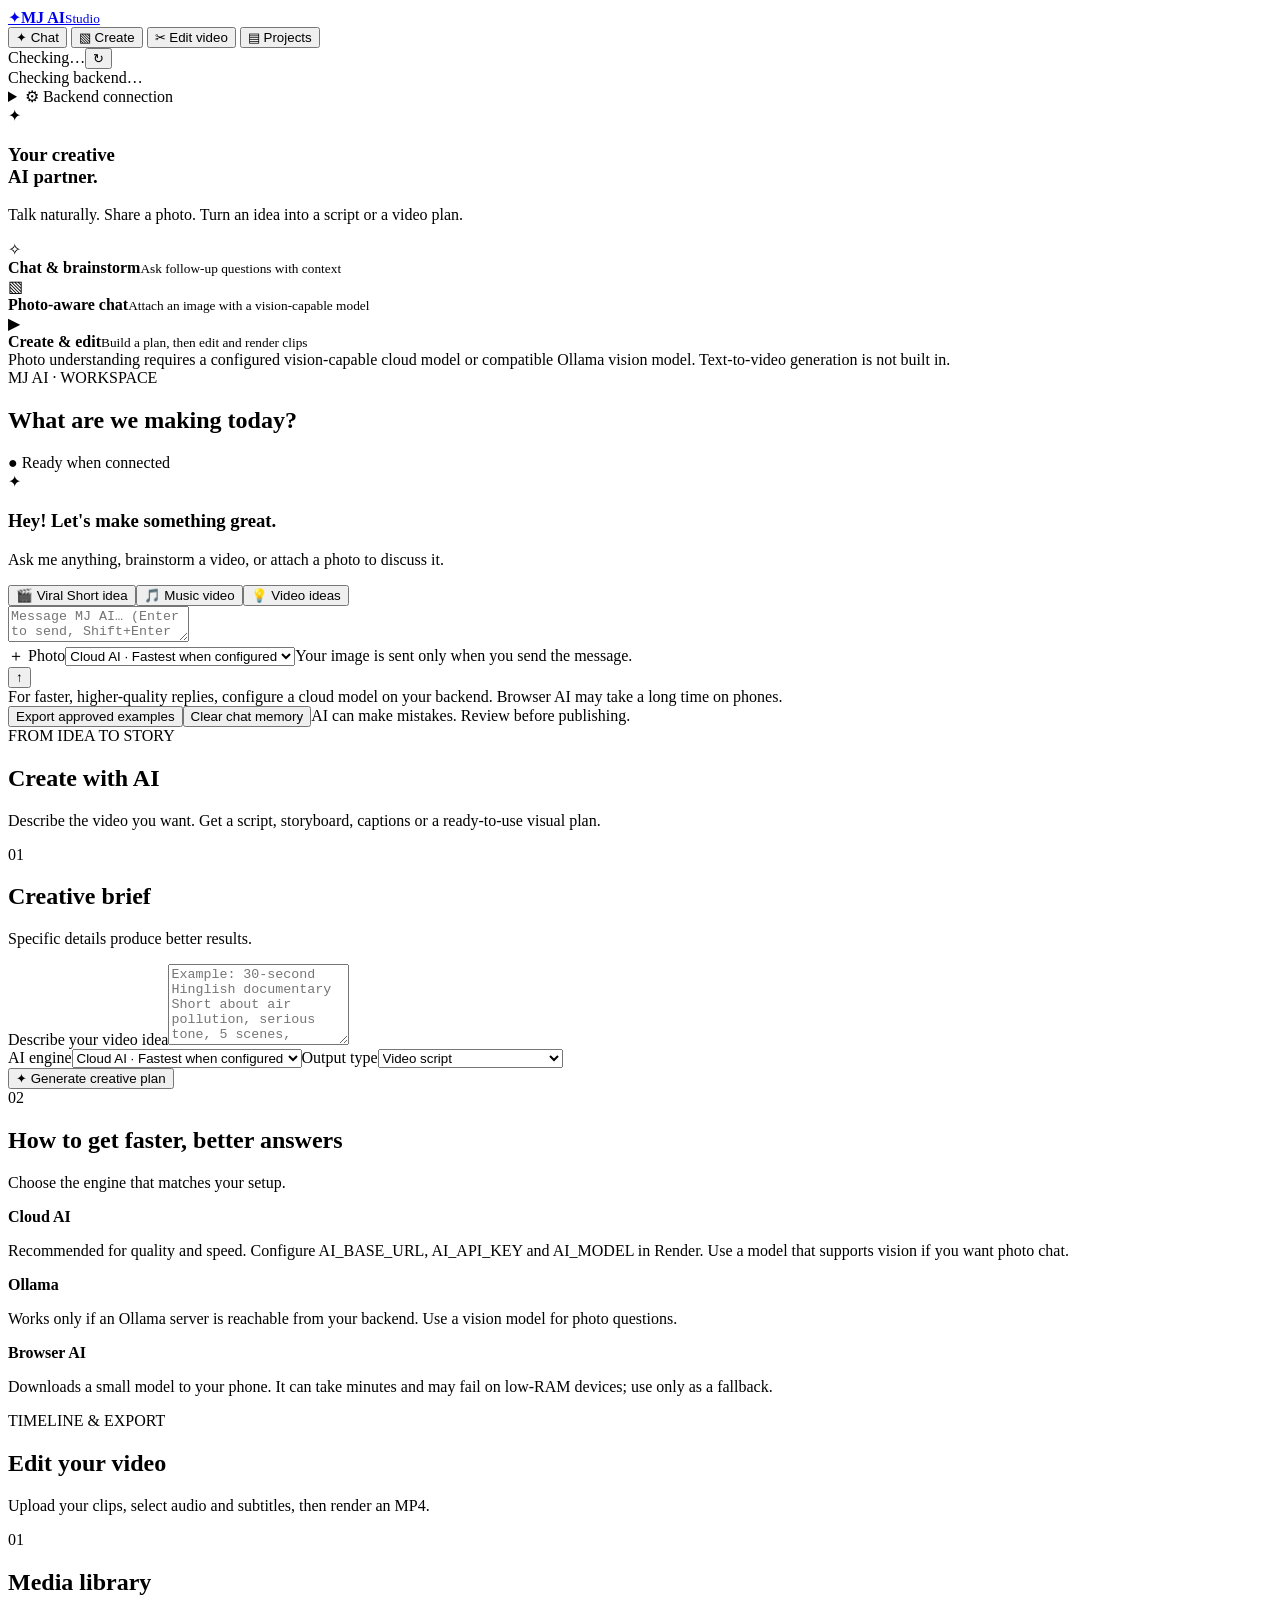
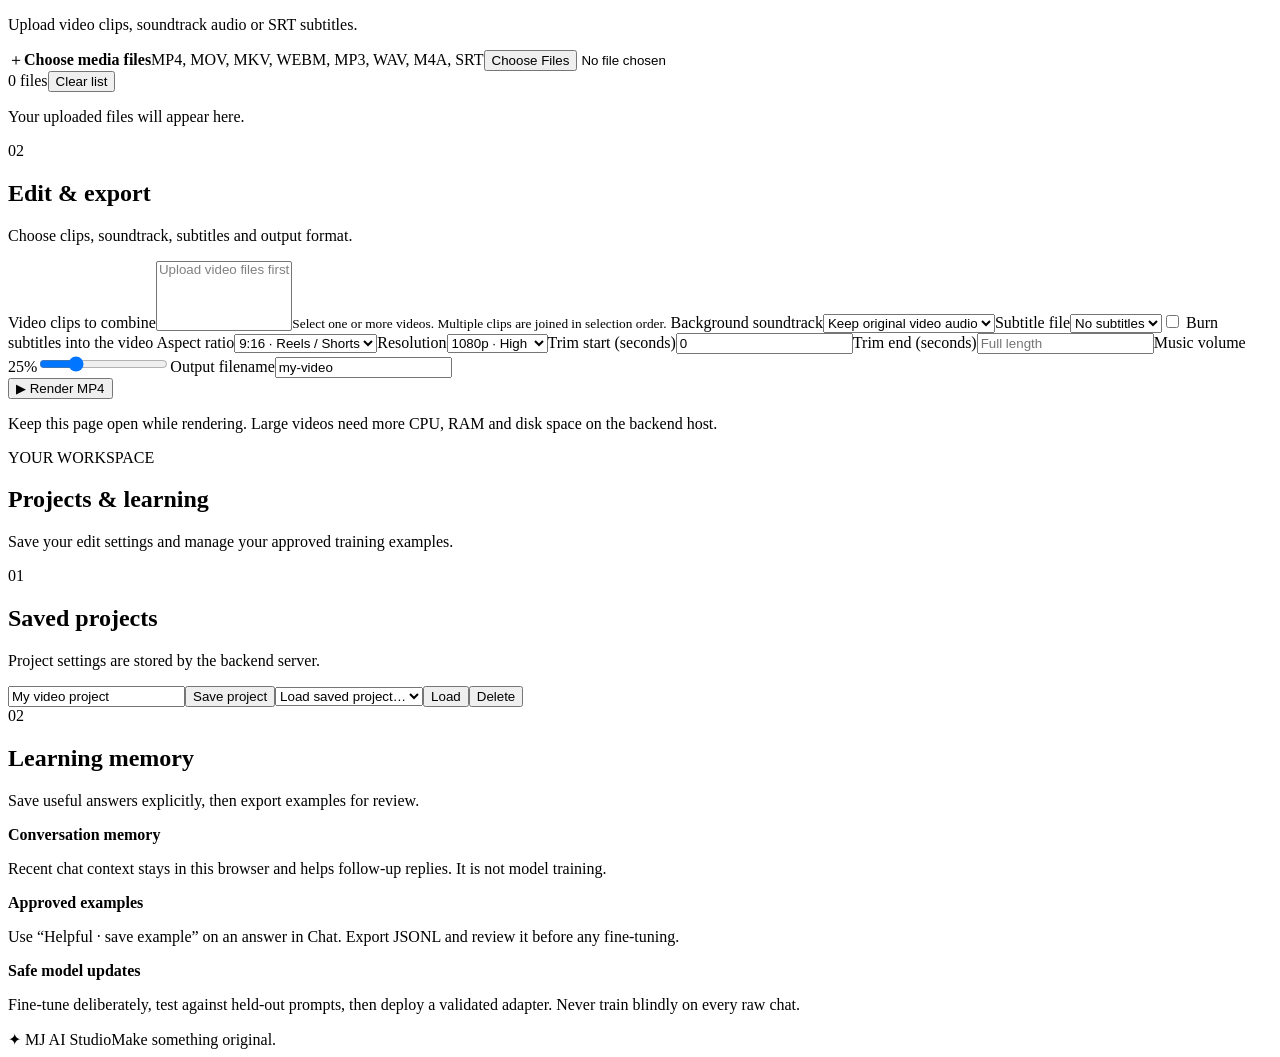
==== commit db44862c: "Redesign MJ AI Studio as a chat-first creative workspace" ====
--- a/static/index.html
+++ b/static/index.html
@@ -3,64 +3,77 @@
 <head>
 <meta charset="utf-8"><meta name="viewport" content="width=device-width,initial-scale=1">
 <meta name="theme-color" content="#0b0d12">
-<title>MJ AI Video Studio</title>
+<title>MJ AI Studio — Create with AI</title>
 <link rel="stylesheet" href="static/style.css">
 </head>
 <body>
-<header><a class="brand" href="/" aria-label="MJ AI Studio home"><span class="logo">✦</span><span><b>MJ AI Studio</b><small>AI • Edit • Export</small></span></a><div class="header-actions"><span id="engineBadge" class="badge">Checking services…</span><button id="refreshStatus" class="icon-button" title="Refresh service status" aria-label="Refresh service status">↻</button></div></header>
-<main>
-<section class="hero"><p class="eyebrow">YOUR CREATIVE WORKSPACE</p><h1>Make videos.<br><span>Make them yours.</span></h1><p class="sub">Edit clips, create scripts with AI, add music and subtitles, and export MP4 for Shorts, Reels or YouTube.</p></section>
-<div id="status" class="status" role="status">Checking backend…</div>
-<details class="api-settings"><summary>Connect to your backend (static hosting / GitHub Pages)</summary><div class="backend-connect"><label>Backend base URL<input id="apiBaseUrl" type="url" placeholder="https://your-api-domain.example"></label><button id="saveApiBase" class="secondary">Connect</button><button id="clearApiBase" class="danger">Use same-site backend</button></div><p class="hint">Leave blank when the website and API are served from the same host. GitHub Pages is frontend-only: upload, media library, project sync and FFmpeg rendering need a running FastAPI backend. Enter its URL here and configure <code>STUDIO_CORS_ORIGINS</code> on that server. Offline templates and browser AI can run without the backend.</p></details>
-<section class="panel projectbar"><div><h2>Projects</h2><p>Save your edit settings and reopen them later on this server.</p></div><div class="project-controls"><input id="projectName" aria-label="Project name" value="My video project" maxlength="100"><button id="saveProject" class="secondary">Save project</button><select id="projectSelect" aria-label="Saved projects"><option value="">Load saved project…</option></select><button id="loadProject" class="secondary">Load</button><button id="deleteProject" class="danger">Delete</button></div></section>
-<div class="grid">
-<section class="panel"><div class="panelhead"><span class="num">01</span><div><h2>Media library</h2><p>Upload video clips, soundtrack audio or SRT subtitles</p></div></div>
-<label class="drop" for="files"><span class="dropicon">＋</span><b>Choose media files</b><span>MP4, MOV, MKV, WEBM, MP3, WAV, M4A, SRT</span><input id="files" type="file" multiple accept="video/*,audio/*,.srt"></label>
-<div class="media-toolbar"><span id="mediaCount">0 files</span><button id="clearMedia" class="text-button">Clear list</button></div>
-<div id="mediaList" class="media-list"><p class="muted">Your uploaded files will appear here.</p></div>
-</section>
-<section class="panel"><div class="panelhead"><span class="num">02</span><div><h2>Edit & export</h2><p>Select clips, soundtrack, subtitles and output format</p></div></div>
-<div class="formgrid">
-<label class="wide">Video clips to combine<select id="clipSelect" multiple size="4" aria-label="Video clips to combine"><option disabled>Upload video files first</option></select><small class="hint">Select one or more videos. Multiple clips are joined in selection order.</small></label>
-<label class="wide">Background soundtrack (optional)<select id="audioSelect"><option value="">Keep original video audio</option></select></label>
-<label class="wide">Subtitle file (optional)<select id="subtitleSelect"><option value="">No subtitles</option></select></label>
-<label class="check wide"><input id="burnSubtitles" type="checkbox"> Burn subtitles into the video</label>
-<label>Aspect ratio<select id="aspect"><option value="9:16">9:16 · Reels / Shorts</option><option value="16:9">16:9 · YouTube</option><option value="1:1">1:1 · Square</option></select></label>
-<label>Resolution<select id="resolution"><option value="1080">1080p · High</option><option value="720">720p · Faster</option></select></label>
-<label>Trim start (seconds)<input id="start" type="number" min="0" value="0" step="0.1"></label>
-<label>Trim end (seconds)<input id="end" type="number" min="0" placeholder="Full length" step="0.1"></label>
-<label class="wide">Music volume <span id="volumeLabel">25%</span><input id="musicVolume" type="range" min="0" max="100" value="25"></label>
-<label class="wide">Output filename<input id="outputName" value="my-video" maxlength="70"></label>
-</div>
-<button id="render" class="primary">▶ Render MP4</button><div id="renderStatus" class="result" role="status"></div>
-</section>
-<section class="panel ai-panel"><div class="panelhead"><span class="num">03</span><div><h2>AI creative assistant</h2><p>Generate scripts, storyboards, captions and video ideas</p></div></div>
-<label>Describe your video idea<textarea id="prompt" rows="4" maxlength="12000" placeholder="Example: 30-second Hinglish documentary Short about air pollution, serious tone, strong hook, 5 scenes…"></textarea></label>
-<div class="formgrid">
-<label class="wide">AI engine<select id="aiProvider"><option value="browser">Browser AI · No API key (experimental)</option><option value="adapter">MJ AI Fine-tuned Adapter · Server</option><option value="local">Local Ollama · Server</option><option value="offline">Offline template · No model</option><option value="cloud">Cloud AI · Optional</option></select></label>
-<label class="wide">Output type<select id="aiMode"><option value="script">Video script</option><option value="storyboard">Scene storyboard</option><option value="caption">Captions & hashtags</option></select></label>
-</div>
-<button id="generate" class="secondary full-button">✦ Generate with AI</button><div id="aiProgress" class="progress" hidden></div>
-<div id="aiResult" class="airesult" hidden><textarea id="aiText" rows="12" readonly aria-label="AI result"></textarea><div class="button-row"><button id="copy" class="secondary">Copy result</button><button id="useScript" class="secondary">Use as edit notes</button></div></div>
-<details><summary>Browser AI: no API key</summary><p>Loads a small Qwen 0.5B model into this browser from Hugging Face on first use. Model files can be hundreds of MB and use your phone's RAM/storage. Requires internet for the first download; browser/WebGPU support and performance vary by device. Prompt inference runs on your device after model download. This browser mode does not load your separately trained LoRA adapter.</p></details>
-<details><summary>Use the trained MJ AI adapter</summary><p>Extract the GitHub Actions adapter into <code>models/mj-ai-lora/</code> on the backend host, install <code>training/requirements-inference.txt</code>, and set <code>MJ_AI_ADAPTER_PATH=models/mj-ai-lora</code> and <code>MJ_AI_BASE_MODEL=Qwen/Qwen2.5-0.5B-Instruct</code> in the server environment. The base model downloads separately. Adapter inference may be too heavy for shared hosting.</p></details>
-<details><summary>Local Ollama / cloud setup</summary><p>Ollama runs on the machine hosting the backend, not automatically on your phone. Set <code>OLLAMA_BASE_URL</code> and <code>OLLAMA_MODEL</code> server-side. For cloud AI, set <code>AI_BASE_URL</code>, <code>AI_API_KEY</code> and <code>AI_MODEL</code> on the backend. Never put secret API keys in frontend code.</p></details>
-</section>
-<section class="panel learning-panel">
-<div class="panelhead"><span class="num">04</span><div><h2>Talk to MJ AI · Learning Memory</h2><p>Continue conversations, remember context in this browser, and approve useful answers for future training.</p></div></div>
-<div id="chatMessages" class="chat-messages" role="log" aria-live="polite"><p class="chat-empty">Start a conversation. MJ AI can use recent messages as context on this device.</p></div>
-<label>Chat engine<select id="chatProvider"><option value="browser">Browser AI · No API key (experimental)</option><option value="adapter">MJ AI Fine-tuned Adapter · Server</option><option value="local">Local Ollama · Server</option><option value="offline">Offline template · Works on static hosting</option><option value="cloud">Cloud AI · Optional server setup</option></select></label>
-<label class="chat-input-label">Your message<textarea id="chatInput" rows="3" maxlength="12000" placeholder="MJ AI se baat karo… (Enter to send, Shift+Enter for a new line)"></textarea></label>
-<div class="button-row chat-actions"><button id="sendChat" class="primary">Send message</button><button id="exportLearning" class="secondary">Export approved learning data</button><button id="clearChatMemory" class="danger">Clear memory</button></div>
-<div id="chatStatus" class="progress" role="status">Conversation history stays in this browser unless you export it.</div>
-<p class="hint">Memory is saved locally in this browser and helps with context; it does not update model weights by itself. Tap “Helpful · save example” under a good answer to approve it for a future training dataset. Nothing is silently sent to training.</p>
-</section>
-<section class="panel"><div class="panelhead"><span class="num">05</span><div><h2>Before you export</h2><p>What this version supports</p></div></div>
-<div class="featurelist"><span>✓ Upload and combine video clips</span><span>✓ Trim one clip and choose 9:16, 16:9 or 1:1</span><span>✓ Add background audio and burn SRT subtitles</span><span>✓ Browser AI + optional Ollama, adapter or cloud model</span><span>✓ Save and reopen project settings on this server</span><span>✓ MP4 H.264/AAC output through FFmpeg</span></div>
-<p class="hint">Note: this is a self-hostable starter studio, not a full professional multi-track timeline or a text-to-video generator. Server rendering needs FFmpeg/FFprobe and enough CPU, RAM, storage and request time.</p>
-</section>
-</div>
-<footer><span>MJ AI Studio</span><span>Make something original.</span></footer>
+<header class="topbar">
+  <a class="brand" href="/" aria-label="MJ AI Studio home"><span class="logo">✦</span><span><b>MJ AI</b><small>Studio</small></span></a>
+  <nav class="main-nav" aria-label="Main navigation">
+    <button class="nav-tab active" data-view-target="chat">✦ Chat</button>
+    <button class="nav-tab" data-view-target="create">▧ Create</button>
+    <button class="nav-tab" data-view-target="edit">✂ Edit video</button>
+    <button class="nav-tab" data-view-target="projects">▤ Projects</button>
+  </nav>
+  <div class="header-actions"><span id="engineBadge" class="badge">Checking…</span><button id="refreshStatus" class="icon-button" title="Refresh service status" aria-label="Refresh service status">↻</button></div>
+</header>
+<main class="app-shell">
+  <div id="status" class="status" role="status">Checking backend…</div>
+  <details class="api-settings"><summary>⚙ Backend connection</summary><div class="backend-connect"><label>Backend base URL<input id="apiBaseUrl" type="url" placeholder="https://your-service.onrender.com"></label><button id="saveApiBase" class="secondary">Connect</button><button id="clearApiBase" class="danger">Clear URL</button></div><p class="hint">GitHub Pages hosts only this interface. Uploads, shared projects and FFmpeg rendering need your deployed FastAPI backend. Enter its HTTPS URL here.</p></details>
+
+  <section class="view active" data-view="chat">
+    <div class="chat-layout">
+      <aside class="chat-side">
+        <div class="side-mark">✦</div><h1>Your creative<br><span>AI partner.</span></h1>
+        <p>Talk naturally. Share a photo. Turn an idea into a script or a video plan.</p>
+        <div class="capability"><span>✧</span><div><b>Chat & brainstorm</b><small>Ask follow-up questions with context</small></div></div>
+        <div class="capability"><span>▧</span><div><b>Photo-aware chat</b><small>Attach an image with a vision-capable model</small></div></div>
+        <div class="capability"><span>▶</span><div><b>Create & edit</b><small>Build a plan, then edit and render clips</small></div></div>
+        <div class="side-note">Photo understanding requires a configured vision-capable cloud model or compatible Ollama vision model. Text-to-video generation is not built in.</div>
+      </aside>
+      <section class="panel chat-panel">
+        <div class="chat-top"><div><span class="eyebrow">MJ AI · WORKSPACE</span><h2>What are we making today?</h2></div><span class="online-dot">● Ready when connected</span></div>
+        <div id="chatMessages" class="chat-messages" role="log" aria-live="polite"><div class="welcome-card"><span class="welcome-icon">✦</span><h3>Hey! Let's make something great.</h3><p>Ask me anything, brainstorm a video, or attach a photo to discuss it.</p><div class="suggestions"><button class="suggestion" data-prompt="Create a viral 30-second Hinglish documentary Short with a strong hook.">🎬 Viral Short idea</button><button class="suggestion" data-prompt="Help me make a cinematic sad love music video, scene by scene.">🎵 Music video</button><button class="suggestion" data-prompt="Give me 5 original YouTube video ideas with strong hooks.">💡 Video ideas</button></div></div></div>
+        <div id="chatImagePreview" class="image-preview" hidden><img id="chatPreviewImg" alt="Selected image preview"><div><b id="chatImageName">Image attached</b><small>Will be sent with your next message</small></div><button id="removeChatImage" class="icon-button" aria-label="Remove attached image">×</button></div>
+        <div class="composer">
+          <textarea id="chatInput" rows="2" maxlength="12000" placeholder="Message MJ AI… (Enter to send, Shift+Enter for a new line)"></textarea>
+          <div class="composer-bottom"><div class="composer-tools"><label class="attach-button" for="chatImageInput">＋ Photo<input id="chatImageInput" type="file" accept="image/*" hidden></label><select id="chatProvider" aria-label="AI engine"><option value="cloud">Cloud AI · Fastest when configured</option><option value="ollama">Ollama vision/chat · Server</option><option value="adapter">MJ AI adapter · Text only</option><option value="browser">Browser AI · Slow on phones</option><option value="offline">Offline template</option></select><span class="privacy-note">Your image is sent only when you send the message.</span></div><button id="sendChat" class="send-button" aria-label="Send message">↑</button></div>
+        </div>
+        <div id="chatStatus" class="chat-status" role="status">For faster, higher-quality replies, configure a cloud model on your backend. Browser AI may take a long time on phones.</div>
+        <div class="chat-footer"><button id="exportLearning" class="text-button">Export approved examples</button><button id="clearChatMemory" class="text-button">Clear chat memory</button><span>AI can make mistakes. Review before publishing.</span></div>
+      </section>
+    </div>
+  </section>
+
+  <section class="view" data-view="create">
+    <div class="view-heading"><span class="eyebrow">FROM IDEA TO STORY</span><h1>Create with AI</h1><p>Describe the video you want. Get a script, storyboard, captions or a ready-to-use visual plan.</p></div>
+    <section class="panel ai-panel"><div class="panelhead"><span class="num">01</span><div><h2>Creative brief</h2><p>Specific details produce better results.</p></div></div>
+      <label>Describe your video idea<textarea id="prompt" rows="5" maxlength="12000" placeholder="Example: 30-second Hinglish documentary Short about air pollution, serious tone, 5 scenes, voiceover and cinematic visuals…"></textarea></label>
+      <div class="formgrid"><label class="wide">AI engine<select id="aiProvider"><option value="cloud">Cloud AI · Fastest when configured</option><option value="ollama">Ollama · Server</option><option value="adapter">MJ AI adapter · Text only</option><option value="browser">Browser AI · Slow on phones</option><option value="offline">Offline template · No model</option></select></label><label class="wide">Output type<select id="aiMode"><option value="script">Video script</option><option value="storyboard">Scene-by-scene storyboard</option><option value="caption">Captions & hashtags</option></select></label></div>
+      <button id="generate" class="primary full-button">✦ Generate creative plan</button><div id="aiProgress" class="progress" hidden></div>
+      <div id="aiResult" class="airesult" hidden><textarea id="aiText" rows="16" readonly aria-label="AI result"></textarea><div class="button-row"><button id="copy" class="secondary">Copy result</button><button id="useScript" class="secondary">Use as edit notes</button><button id="sendResultToChat" class="secondary">Continue in chat ↗</button></div></div>
+    </section>
+    <section class="panel"><div class="panelhead"><span class="num">02</span><div><h2>How to get faster, better answers</h2><p>Choose the engine that matches your setup.</p></div></div><div class="engine-cards"><div><b>Cloud AI</b><p>Recommended for quality and speed. Configure AI_BASE_URL, AI_API_KEY and AI_MODEL in Render. Use a model that supports vision if you want photo chat.</p></div><div><b>Ollama</b><p>Works only if an Ollama server is reachable from your backend. Use a vision model for photo questions.</p></div><div><b>Browser AI</b><p>Downloads a small model to your phone. It can take minutes and may fail on low-RAM devices; use only as a fallback.</p></div></div></section>
+  </section>
+
+  <section class="view" data-view="edit">
+    <div class="view-heading"><span class="eyebrow">TIMELINE & EXPORT</span><h1>Edit your video</h1><p>Upload your clips, select audio and subtitles, then render an MP4.</p></div>
+    <div class="edit-grid">
+      <section class="panel"><div class="panelhead"><span class="num">01</span><div><h2>Media library</h2><p>Upload video clips, soundtrack audio or SRT subtitles.</p></div></div><label class="drop" for="files"><span class="dropicon">＋</span><b>Choose media files</b><span>MP4, MOV, MKV, WEBM, MP3, WAV, M4A, SRT</span><input id="files" type="file" multiple accept="video/*,audio/*,.srt"></label><div class="media-toolbar"><span id="mediaCount">0 files</span><button id="clearMedia" class="text-button">Clear list</button></div><div id="mediaList" class="media-list"><p class="muted">Your uploaded files will appear here.</p></div></section>
+      <section class="panel"><div class="panelhead"><span class="num">02</span><div><h2>Edit & export</h2><p>Choose clips, soundtrack, subtitles and output format.</p></div></div><div class="formgrid">
+        <label class="wide">Video clips to combine<select id="clipSelect" multiple size="4" aria-label="Video clips to combine"><option disabled>Upload video files first</option></select><small class="hint">Select one or more videos. Multiple clips are joined in selection order.</small></label>
+        <label class="wide">Background soundtrack<select id="audioSelect"><option value="">Keep original video audio</option></select></label><label class="wide">Subtitle file<select id="subtitleSelect"><option value="">No subtitles</option></select></label><label class="check wide"><input id="burnSubtitles" type="checkbox"> Burn subtitles into the video</label>
+        <label>Aspect ratio<select id="aspect"><option value="9:16">9:16 · Reels / Shorts</option><option value="16:9">16:9 · YouTube</option><option value="1:1">1:1 · Square</option></select></label><label>Resolution<select id="resolution"><option value="1080">1080p · High</option><option value="720">720p · Faster</option></select></label><label>Trim start (seconds)<input id="start" type="number" min="0" value="0" step="0.1"></label><label>Trim end (seconds)<input id="end" type="number" min="0" placeholder="Full length" step="0.1"></label><label class="wide">Music volume <span id="volumeLabel">25%</span><input id="musicVolume" type="range" min="0" max="100" value="25"></label><label class="wide">Output filename<input id="outputName" value="my-video" maxlength="70"></label>
+      </div><button id="render" class="primary full-button">▶ Render MP4</button><div id="renderStatus" class="result" role="status"></div><p class="hint">Keep this page open while rendering. Large videos need more CPU, RAM and disk space on the backend host.</p></section>
+    </div>
+  </section>
+
+  <section class="view" data-view="projects">
+    <div class="view-heading"><span class="eyebrow">YOUR WORKSPACE</span><h1>Projects & learning</h1><p>Save your edit settings and manage your approved training examples.</p></div>
+    <section class="panel projectbar"><div class="panelhead"><span class="num">01</span><div><h2>Saved projects</h2><p>Project settings are stored by the backend server.</p></div></div><div class="project-controls"><input id="projectName" aria-label="Project name" value="My video project" maxlength="100"><button id="saveProject" class="secondary">Save project</button><select id="projectSelect" aria-label="Saved projects"><option value="">Load saved project…</option></select><button id="loadProject" class="secondary">Load</button><button id="deleteProject" class="danger">Delete</button></div></section>
+    <section class="panel"><div class="panelhead"><span class="num">02</span><div><h2>Learning memory</h2><p>Save useful answers explicitly, then export examples for review.</p></div></div><div class="engine-cards"><div><b>Conversation memory</b><p>Recent chat context stays in this browser and helps follow-up replies. It is not model training.</p></div><div><b>Approved examples</b><p>Use “Helpful · save example” on an answer in Chat. Export JSONL and review it before any fine-tuning.</p></div><div><b>Safe model updates</b><p>Fine-tune deliberately, test against held-out prompts, then deploy a validated adapter. Never train blindly on every raw chat.</p></div></div></section>
+  </section>
+  <footer><span>✦ MJ AI Studio</span><span>Make something original.</span></footer>
 </main>
 <script src="static/app.js"></script>
 </body></html>
